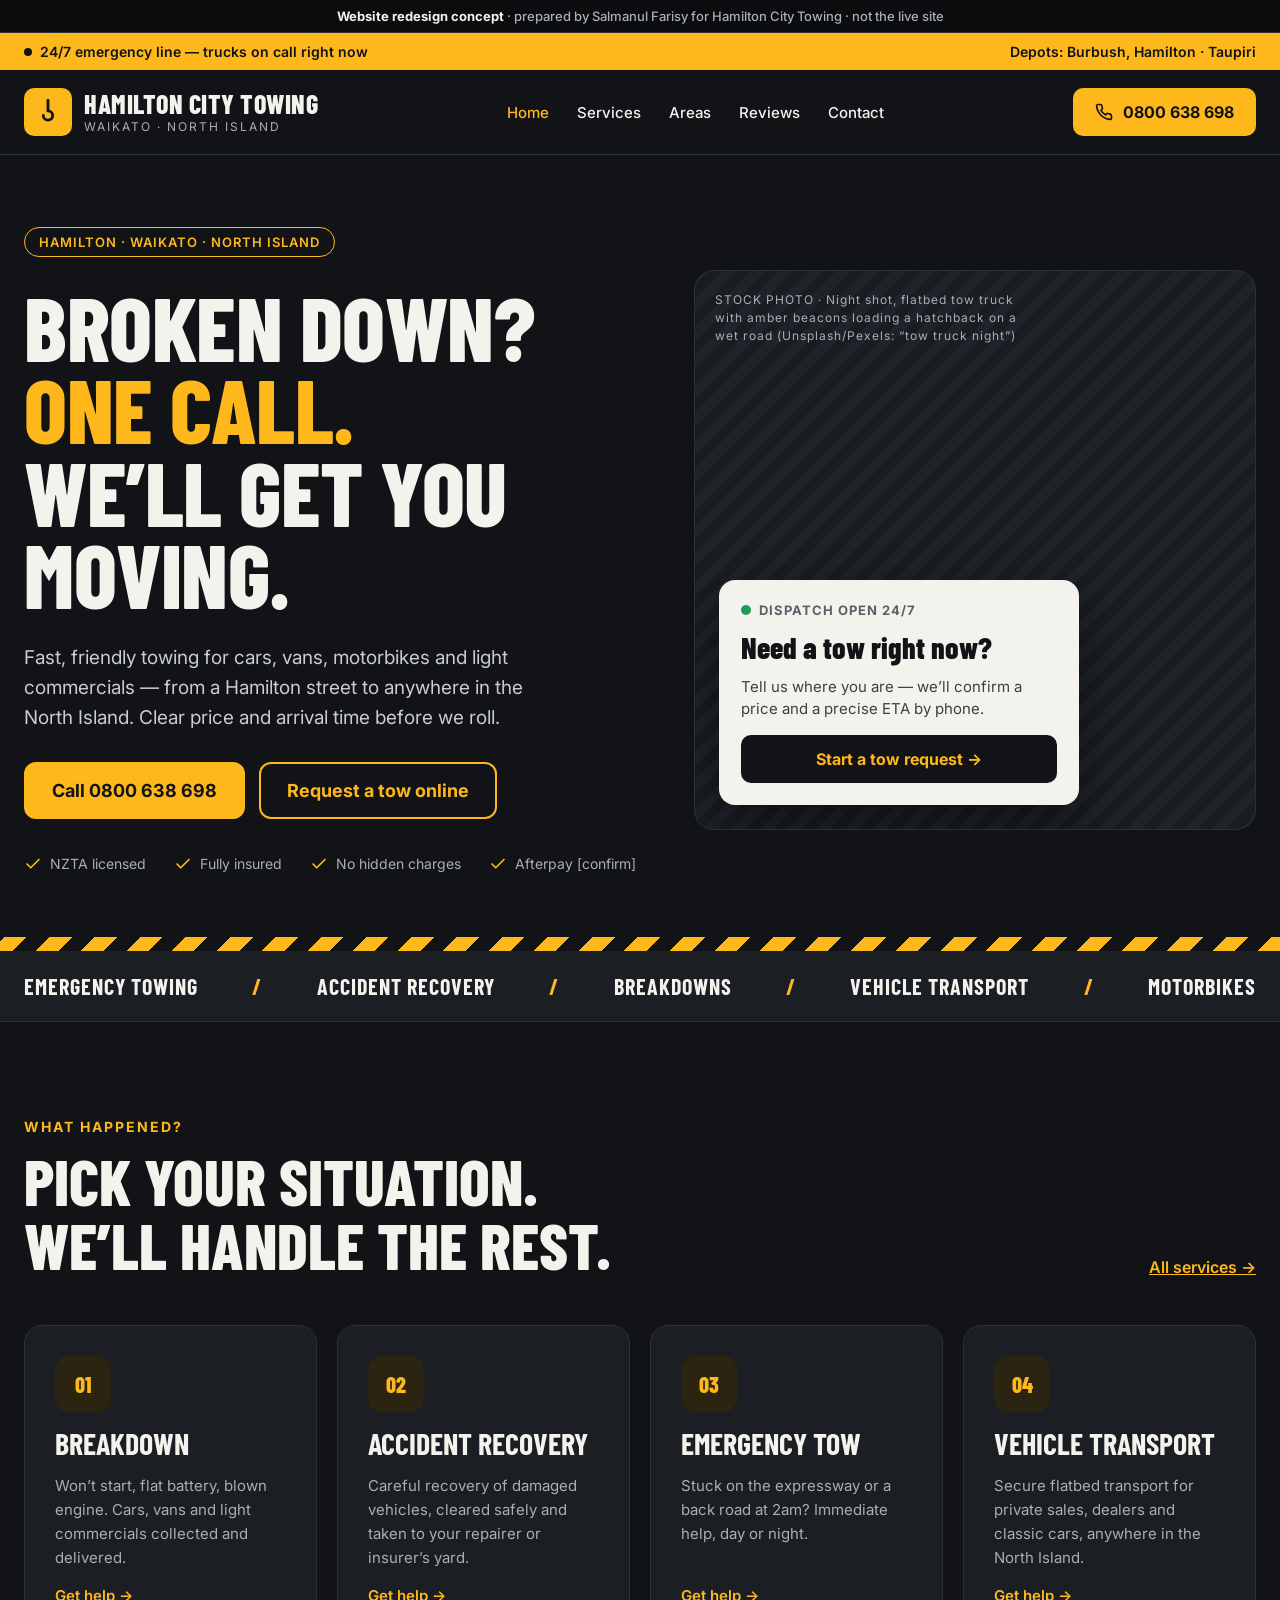
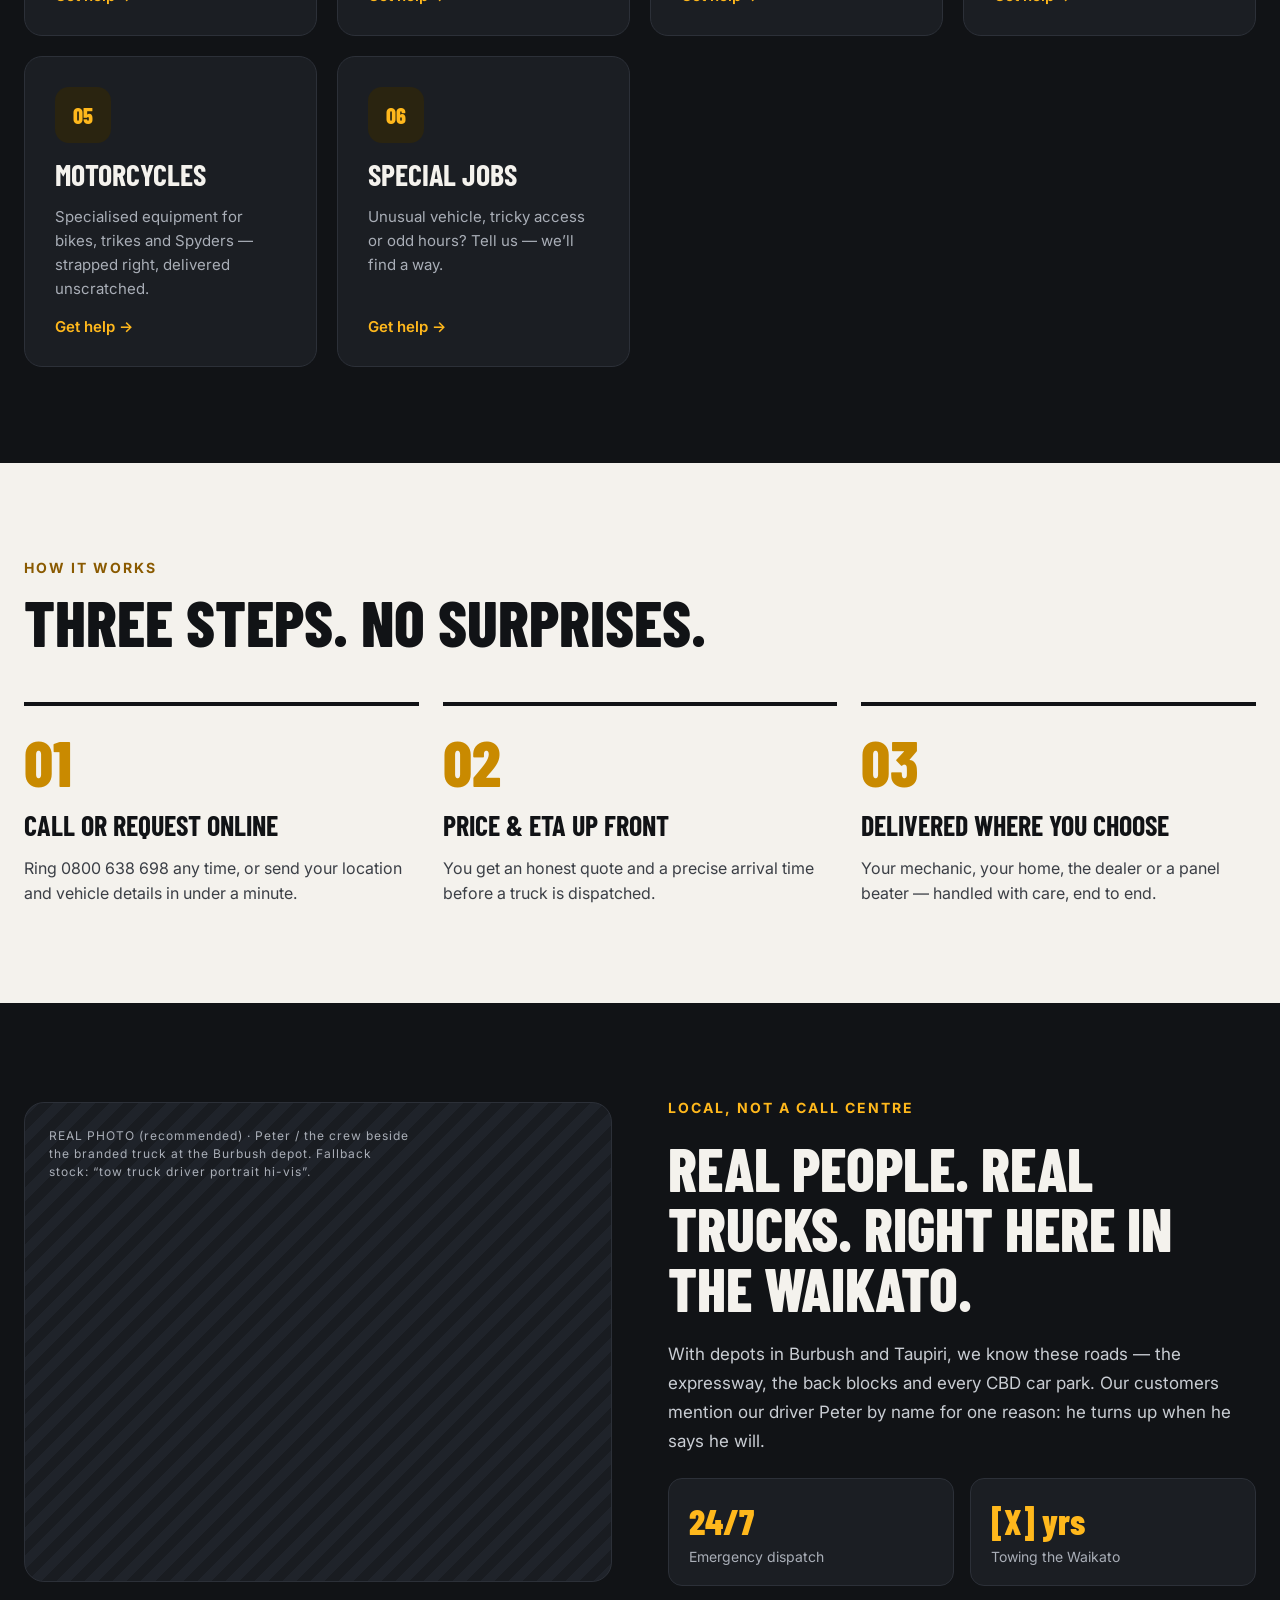
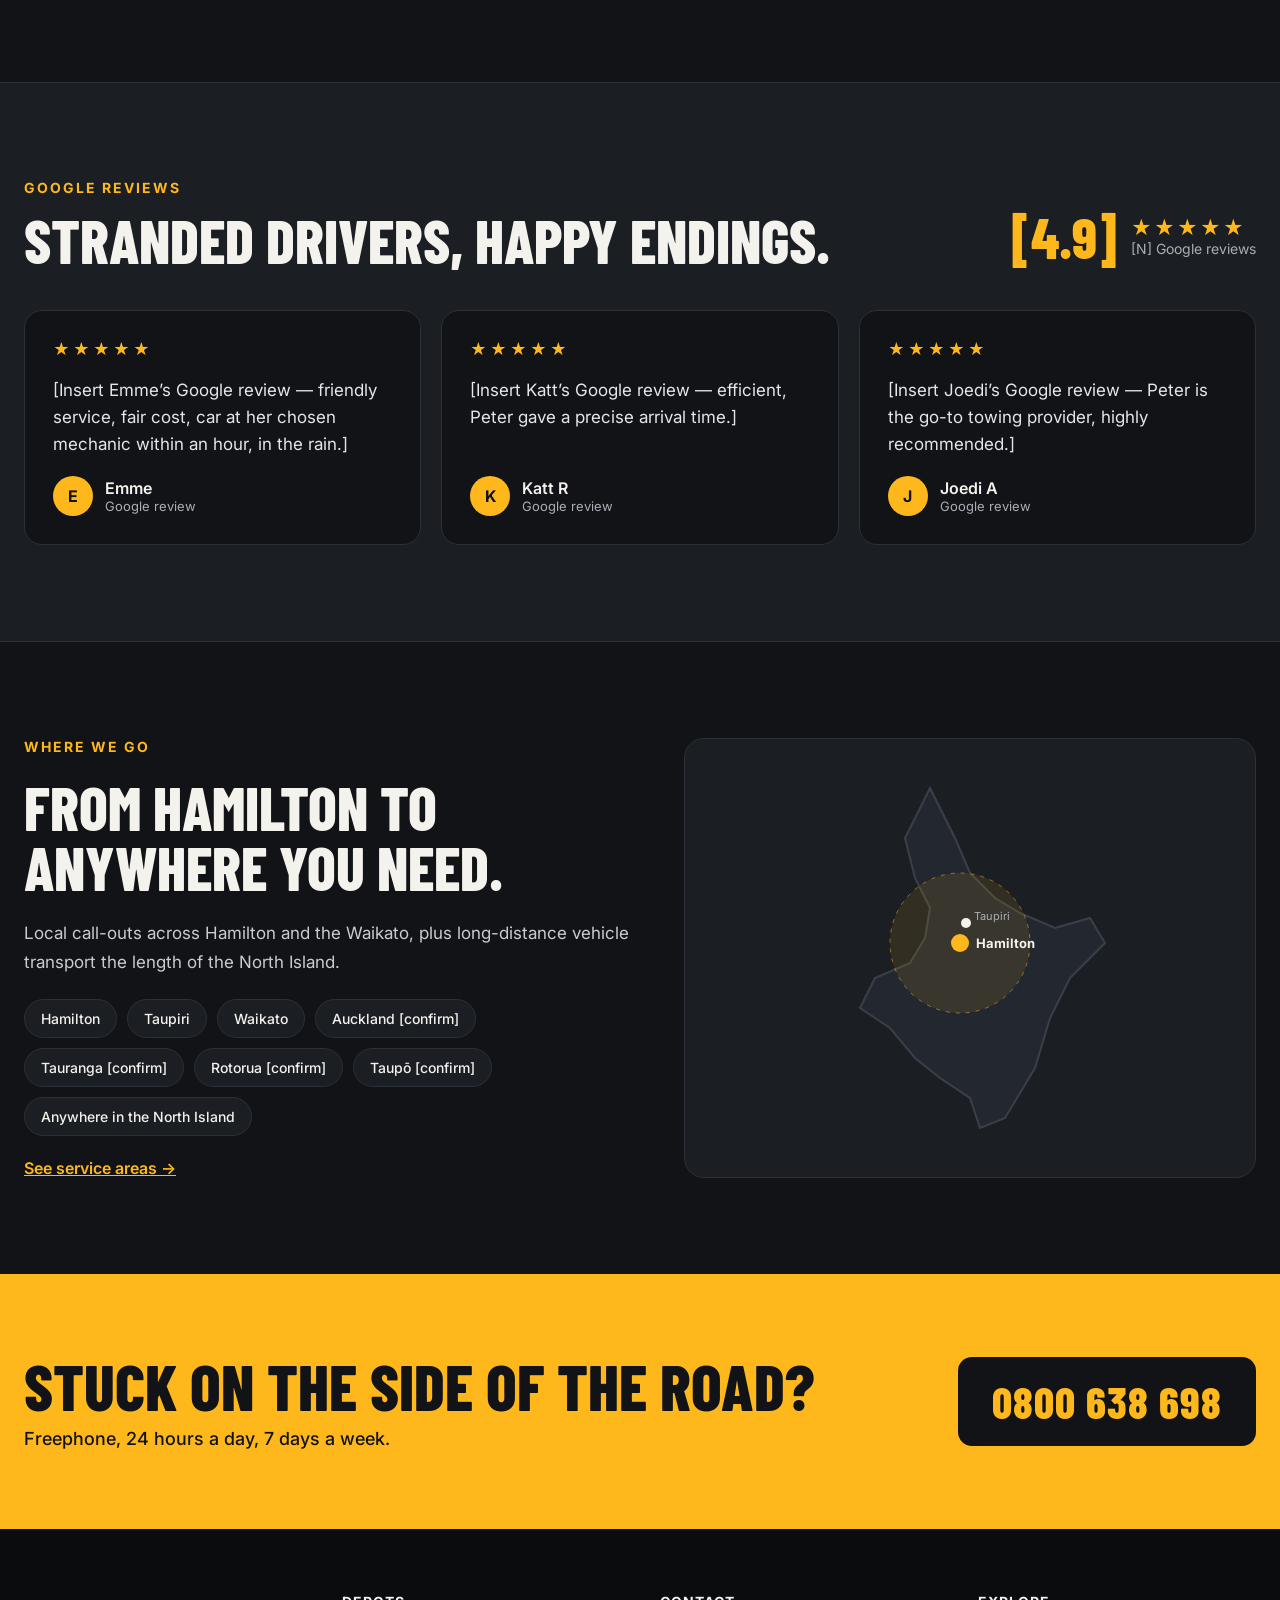
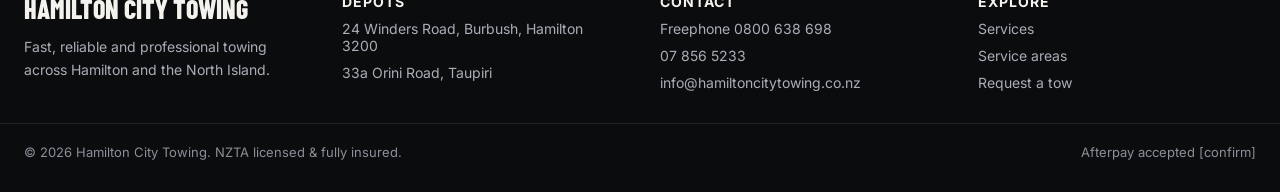
==== index.html @ 73ce5368 "Add Hamilton City Towing redesign concept (3 pages) Co-Authored-By: Claude Opus 5.5 <noreply@anthrop" ====
<!doctype html>
<html lang="en">
<head>
<meta charset="utf-8">
<meta name="viewport" content="width=device-width, initial-scale=1">
<meta name="robots" content="noindex, nofollow">
<title>Hamilton City Towing — Home (Design concept)</title>
<link rel="preconnect" href="https://fonts.googleapis.com">
<link href="https://fonts.googleapis.com/css2?family=Barlow+Condensed:wght@600;700;800&amp;family=Inter:wght@400;500;600;700&amp;display=swap" rel="stylesheet">
<style>
body{margin:0;background:#111316}
*{box-sizing:border-box}
a{color:#FFB81C}a:hover{color:#FFD36B}
.hz{background:repeating-linear-gradient(-45deg,#FFB81C 0 16px,#111316 16px 32px)}
.ph{background:repeating-linear-gradient(135deg,#1F232A 0 10px,#191C21 10px 20px)}
.ph-l{background:repeating-linear-gradient(135deg,#E6E2D9 0 10px,#DDD8CD 10px 20px)}
.btn-a:hover{background:#FFCB4D !important}
.btn-o:hover{background:#FFB81C !important;color:#111316 !important}
.nav a{color:#F4F2ED;text-decoration:none}.nav a:hover{color:#FFB81C}
.tile:hover{border-color:#FFB81C !important;transform:translateY(-2px)}
.tile{transition:all .15s}
.fl a{color:#A9AEB7;text-decoration:none}.fl a:hover{color:#FFB81C}
@media (max-width:760px){.hide-m{display:none !important}}
</style>
<style>.concept{background:#0B0C0E;color:#A9AEB7;font:500 13px Inter,system-ui,sans-serif;text-align:center;padding:8px 16px;border-bottom:1px solid #2C3038}.concept strong{color:#F4F2ED}</style>
</head>
<body>
<div class="concept"><strong>Website redesign concept</strong> · prepared by Salmanul Farisy for Hamilton City Towing · not the live site</div>
<div style="font-family: Inter, system-ui, sans-serif; color: #F4F2ED; background: #111316; width: 100%">

<!-- Top bar -->
<div style="background: #FFB81C; color: #111316; font-size: 14px; font-weight: 600">
<div style="max-width: 1280px; margin: 0 auto; padding: 10px 24px; display: flex; flex-wrap: wrap; gap: 8px 24px; justify-content: space-between; align-items: center">
<span style="display: flex; align-items: center; gap: 8px"><span style="width: 8px; height: 8px; border-radius: 50%; background: #111316"></span>24/7 emergency line — trucks on call right now</span>
<span class="hide-m">Depots: Burbush, Hamilton · Taupiri</span>
</div>
</div>

<!-- Header -->
<header style="border-bottom: 1px solid #2C3038">
<div style="max-width: 1280px; margin: 0 auto; padding: 18px 24px; display: flex; flex-wrap: wrap; gap: 16px 32px; align-items: center; justify-content: space-between">
<a href="index.html" style="display: flex; align-items: center; gap: 12px; text-decoration: none; color: #F4F2ED">
<span style="width: 48px; height: 48px; background: #FFB81C; border-radius: 10px; display: flex; align-items: center; justify-content: center">
<svg width="28" height="28" viewBox="0 0 24 24" fill="none" stroke="#111316" stroke-width="2.4" stroke-linecap="round" stroke-linejoin="round" aria-hidden="true"><path d="M12 2v9"/><path d="M12 11a4 4 0 1 1-4 4"/></svg>
</span>
<span style="display: flex; flex-direction: column; line-height: 1">
<span style="font-family: 'Barlow Condensed', sans-serif; font-weight: 800; font-size: 26px; letter-spacing: .5px">HAMILTON CITY TOWING</span>
<span style="font-size: 12px; color: #A9AEB7; letter-spacing: 2px; margin-top: 4px">WAIKATO · NORTH ISLAND</span>
</span>
</a>
<nav class="nav" aria-label="Main" style="display: flex; flex-wrap: wrap; gap: 8px 28px; font-weight: 500; font-size: 15px">
<a href="index.html" style="color: #FFB81C">Home</a>
<a href="services.html">Services</a>
<a href="services.html#areas">Areas</a>
<a href="#reviews">Reviews</a>
<a href="contact.html">Contact</a>
</nav>
<a class="btn-a" href="tel:0800638698" style="background: #FFB81C; color: #111316; font-weight: 700; padding: 14px 22px; border-radius: 10px; text-decoration: none; display: flex; align-items: center; gap: 10px; min-height: 48px">
<svg width="18" height="18" viewBox="0 0 24 24" fill="none" stroke="currentColor" stroke-width="2.2" stroke-linecap="round" stroke-linejoin="round" aria-hidden="true"><path d="M22 16.9v3a2 2 0 0 1-2.2 2 19.8 19.8 0 0 1-8.6-3.1 19.5 19.5 0 0 1-6-6A19.8 19.8 0 0 1 2.1 4.2 2 2 0 0 1 4.1 2h3a2 2 0 0 1 2 1.7c.1.9.4 1.8.7 2.7a2 2 0 0 1-.5 2.1L8 9.8a16 16 0 0 0 6 6l1.3-1.3a2 2 0 0 1 2.1-.4c.9.3 1.8.6 2.7.7a2 2 0 0 1 1.7 2z"/></svg>
0800 638 698
</a>
</div>
</header>

<!-- Hero -->
<section style="max-width: 1280px; margin: 0 auto; padding: 72px 24px 64px; display: flex; flex-wrap: wrap; gap: 48px; align-items: center">
<div style="flex: 1 1 520px; min-width: 0; display: flex; flex-direction: column; gap: 28px">
<span style="align-self: flex-start; border: 1px solid #FFB81C; color: #FFB81C; padding: 6px 14px; border-radius: 999px; font-size: 13px; font-weight: 600; letter-spacing: 1px">HAMILTON · WAIKATO · NORTH ISLAND</span>
<h1 style="margin: 0; font-family: 'Barlow Condensed', sans-serif; font-weight: 800; font-size: clamp(52px, 7vw, 96px); line-height: .92; letter-spacing: -.5px; text-transform: uppercase">Broken down?<br><span style="color: #FFB81C">One call.</span><br>We’ll get you moving.</h1>
<p style="margin: 0; font-size: 19px; line-height: 1.6; color: #C9CDD3; max-width: 540px">Fast, friendly towing for cars, vans, motorbikes and light commercials — from a Hamilton street to anywhere in the North Island. Clear price and arrival time before we roll.</p>
<div style="display: flex; flex-wrap: wrap; gap: 14px">
<a class="btn-a" href="tel:0800638698" style="background: #FFB81C; color: #111316; font-weight: 700; font-size: 18px; padding: 18px 28px; border-radius: 12px; text-decoration: none; display: flex; align-items: center; gap: 12px; min-height: 56px">Call 0800 638 698</a>
<a class="btn-o" href="contact.html" style="border: 2px solid #FFB81C; color: #FFB81C; font-weight: 700; font-size: 18px; padding: 16px 26px; border-radius: 12px; text-decoration: none; min-height: 56px; display: flex; align-items: center">Request a tow online</a>
</div>
<div style="display: flex; flex-wrap: wrap; gap: 12px 28px; font-size: 14px; color: #A9AEB7; padding-top: 8px">
<span style="display: flex; align-items: center; gap: 8px"><svg width="18" height="18" viewBox="0 0 24 24" fill="none" stroke="#FFB81C" stroke-width="2.2" stroke-linecap="round" stroke-linejoin="round" aria-hidden="true"><path d="M20 6 9 17l-5-5"/></svg>NZTA licensed</span>
<span style="display: flex; align-items: center; gap: 8px"><svg width="18" height="18" viewBox="0 0 24 24" fill="none" stroke="#FFB81C" stroke-width="2.2" stroke-linecap="round" stroke-linejoin="round" aria-hidden="true"><path d="M20 6 9 17l-5-5"/></svg>Fully insured</span>
<span style="display: flex; align-items: center; gap: 8px"><svg width="18" height="18" viewBox="0 0 24 24" fill="none" stroke="#FFB81C" stroke-width="2.2" stroke-linecap="round" stroke-linejoin="round" aria-hidden="true"><path d="M20 6 9 17l-5-5"/></svg>No hidden charges</span>
<span style="display: flex; align-items: center; gap: 8px"><svg width="18" height="18" viewBox="0 0 24 24" fill="none" stroke="#FFB81C" stroke-width="2.2" stroke-linecap="round" stroke-linejoin="round" aria-hidden="true"><path d="M20 6 9 17l-5-5"/></svg>Afterpay [confirm]</span>
</div>
</div>
<div style="flex: 1 1 460px; min-width: 0; position: relative">
<div class="ph" style="height: 560px; border-radius: 20px; border: 1px solid #2C3038; display: flex; align-items: flex-end; padding: 24px; position: relative; overflow: hidden">
<span style="position: absolute; top: 20px; left: 20px; font-size: 12px; color: #A9AEB7; letter-spacing: 1px; max-width: 320px; line-height: 1.5">STOCK PHOTO · Night shot, flatbed tow truck with amber beacons loading a hatchback on a wet road (Unsplash/Pexels: “tow truck night”)</span>
<div style="background: #F4F2ED; color: #111316; border-radius: 16px; padding: 22px; width: 100%; max-width: 360px; display: flex; flex-direction: column; gap: 14px; box-shadow: 0 20px 50px rgba(0,0,0,.45)">
<span style="display: flex; align-items: center; gap: 8px; font-size: 13px; font-weight: 700; letter-spacing: 1px; color: #5A5F68"><span style="width: 10px; height: 10px; border-radius: 50%; background: #1F9D55"></span>DISPATCH OPEN 24/7</span>
<span style="font-family: 'Barlow Condensed', sans-serif; font-weight: 800; font-size: 30px; line-height: 1">Need a tow right now?</span>
<span style="font-size: 15px; line-height: 1.5; color: #3B3F46">Tell us where you are — we’ll confirm a price and a precise ETA by phone.</span>
<a class="btn-a" href="contact.html" style="background: #111316; color: #FFB81C; font-weight: 700; padding: 14px 18px; border-radius: 10px; text-decoration: none; text-align: center; min-height: 48px">Start a tow request →</a>
</div>
</div>
</div>
</section>

<!-- Hazard strip -->
<div class="hz" style="height: 14px"></div>
<div style="background: #1B1E23; border-bottom: 1px solid #2C3038">
<div style="max-width: 1280px; margin: 0 auto; padding: 22px 24px; display: flex; flex-wrap: wrap; justify-content: space-between; gap: 14px 32px; font-family: 'Barlow Condensed', sans-serif; font-weight: 700; font-size: 22px; letter-spacing: 1px; text-transform: uppercase">
<span>Emergency towing</span><span style="color: #FFB81C">/</span><span>Accident recovery</span><span style="color: #FFB81C">/</span><span>Breakdowns</span><span style="color: #FFB81C">/</span><span>Vehicle transport</span><span style="color: #FFB81C">/</span><span>Motorbikes</span>
</div>
</div>

<!-- What happened -->
<section style="max-width: 1280px; margin: 0 auto; padding: 96px 24px">
<div style="display: flex; flex-wrap: wrap; justify-content: space-between; align-items: flex-end; gap: 24px; margin-bottom: 48px">
<div style="display: flex; flex-direction: column; gap: 14px; max-width: 640px">
<span style="color: #FFB81C; font-weight: 700; font-size: 14px; letter-spacing: 2px">WHAT HAPPENED?</span>
<h2 style="margin: 0; font-family: 'Barlow Condensed', sans-serif; font-weight: 800; font-size: clamp(40px, 5vw, 64px); line-height: 1; text-transform: uppercase">Pick your situation. We’ll handle the rest.</h2>
</div>
<a href="services.html" style="font-weight: 600">All services →</a>
</div>
<div style="display: grid; grid-template-columns: repeat(auto-fit, minmax(280px, 1fr)); gap: 20px">

<a class="tile" href="services.html" style="background: #1B1E23; border: 1px solid #2C3038; border-radius: 18px; padding: 30px; text-decoration: none; color: #F4F2ED; display: flex; flex-direction: column; gap: 16px; min-height: 230px">
<span style="width: 56px; height: 56px; border-radius: 14px; background: #2A2410; display: flex; align-items: center; justify-content: center; color: #FFB81C; font-family: 'Barlow Condensed', sans-serif; font-weight: 800; font-size: 22px">01</span>
<span style="font-family: 'Barlow Condensed', sans-serif; font-weight: 700; font-size: 30px; text-transform: uppercase; line-height: 1">Breakdown</span>
<span style="color: #A9AEB7; font-size: 15px; line-height: 1.6; flex-grow: 1">Won’t start, flat battery, blown engine. Cars, vans and light commercials collected and delivered.</span>
<span style="color: #FFB81C; font-weight: 600; font-size: 15px">Get help →</span>
</a>

<a class="tile" href="services.html" style="background: #1B1E23; border: 1px solid #2C3038; border-radius: 18px; padding: 30px; text-decoration: none; color: #F4F2ED; display: flex; flex-direction: column; gap: 16px; min-height: 230px">
<span style="width: 56px; height: 56px; border-radius: 14px; background: #2A2410; display: flex; align-items: center; justify-content: center; color: #FFB81C; font-family: 'Barlow Condensed', sans-serif; font-weight: 800; font-size: 22px">02</span>
<span style="font-family: 'Barlow Condensed', sans-serif; font-weight: 700; font-size: 30px; text-transform: uppercase; line-height: 1">Accident recovery</span>
<span style="color: #A9AEB7; font-size: 15px; line-height: 1.6; flex-grow: 1">Careful recovery of damaged vehicles, cleared safely and taken to your repairer or insurer’s yard.</span>
<span style="color: #FFB81C; font-weight: 600; font-size: 15px">Get help →</span>
</a>

<a class="tile" href="services.html" style="background: #1B1E23; border: 1px solid #2C3038; border-radius: 18px; padding: 30px; text-decoration: none; color: #F4F2ED; display: flex; flex-direction: column; gap: 16px; min-height: 230px">
<span style="width: 56px; height: 56px; border-radius: 14px; background: #2A2410; display: flex; align-items: center; justify-content: center; color: #FFB81C; font-family: 'Barlow Condensed', sans-serif; font-weight: 800; font-size: 22px">03</span>
<span style="font-family: 'Barlow Condensed', sans-serif; font-weight: 700; font-size: 30px; text-transform: uppercase; line-height: 1">Emergency tow</span>
<span style="color: #A9AEB7; font-size: 15px; line-height: 1.6; flex-grow: 1">Stuck on the expressway or a back road at 2am? Immediate help, day or night.</span>
<span style="color: #FFB81C; font-weight: 600; font-size: 15px">Get help →</span>
</a>

<a class="tile" href="services.html" style="background: #1B1E23; border: 1px solid #2C3038; border-radius: 18px; padding: 30px; text-decoration: none; color: #F4F2ED; display: flex; flex-direction: column; gap: 16px; min-height: 230px">
<span style="width: 56px; height: 56px; border-radius: 14px; background: #2A2410; display: flex; align-items: center; justify-content: center; color: #FFB81C; font-family: 'Barlow Condensed', sans-serif; font-weight: 800; font-size: 22px">04</span>
<span style="font-family: 'Barlow Condensed', sans-serif; font-weight: 700; font-size: 30px; text-transform: uppercase; line-height: 1">Vehicle transport</span>
<span style="color: #A9AEB7; font-size: 15px; line-height: 1.6; flex-grow: 1">Secure flatbed transport for private sales, dealers and classic cars, anywhere in the North Island.</span>
<span style="color: #FFB81C; font-weight: 600; font-size: 15px">Get help →</span>
</a>

<a class="tile" href="services.html" style="background: #1B1E23; border: 1px solid #2C3038; border-radius: 18px; padding: 30px; text-decoration: none; color: #F4F2ED; display: flex; flex-direction: column; gap: 16px; min-height: 230px">
<span style="width: 56px; height: 56px; border-radius: 14px; background: #2A2410; display: flex; align-items: center; justify-content: center; color: #FFB81C; font-family: 'Barlow Condensed', sans-serif; font-weight: 800; font-size: 22px">05</span>
<span style="font-family: 'Barlow Condensed', sans-serif; font-weight: 700; font-size: 30px; text-transform: uppercase; line-height: 1">Motorcycles</span>
<span style="color: #A9AEB7; font-size: 15px; line-height: 1.6; flex-grow: 1">Specialised equipment for bikes, trikes and Spyders — strapped right, delivered unscratched.</span>
<span style="color: #FFB81C; font-weight: 600; font-size: 15px">Get help →</span>
</a>

<a class="tile" href="services.html" style="background: #1B1E23; border: 1px solid #2C3038; border-radius: 18px; padding: 30px; text-decoration: none; color: #F4F2ED; display: flex; flex-direction: column; gap: 16px; min-height: 230px">
<span style="width: 56px; height: 56px; border-radius: 14px; background: #2A2410; display: flex; align-items: center; justify-content: center; color: #FFB81C; font-family: 'Barlow Condensed', sans-serif; font-weight: 800; font-size: 22px">06</span>
<span style="font-family: 'Barlow Condensed', sans-serif; font-weight: 700; font-size: 30px; text-transform: uppercase; line-height: 1">Special jobs</span>
<span style="color: #A9AEB7; font-size: 15px; line-height: 1.6; flex-grow: 1">Unusual vehicle, tricky access or odd hours? Tell us — we’ll find a way.</span>
<span style="color: #FFB81C; font-weight: 600; font-size: 15px">Get help →</span>
</a>

</div>
</section>

<!-- How it works -->
<section style="background: #F4F2ED; color: #111316">
<div style="max-width: 1280px; margin: 0 auto; padding: 96px 24px; display: flex; flex-direction: column; gap: 48px">
<div style="display: flex; flex-direction: column; gap: 14px; max-width: 700px">
<span style="color: #8A5A00; font-weight: 700; font-size: 14px; letter-spacing: 2px">HOW IT WORKS</span>
<h2 style="margin: 0; font-family: 'Barlow Condensed', sans-serif; font-weight: 800; font-size: clamp(40px, 5vw, 64px); line-height: 1; text-transform: uppercase">Three steps. No surprises.</h2>
</div>
<div style="display: grid; grid-template-columns: repeat(auto-fit, minmax(280px, 1fr)); gap: 24px">
<div style="display: flex; flex-direction: column; gap: 14px; border-top: 4px solid #111316; padding-top: 24px">
<span style="font-family: 'Barlow Condensed', sans-serif; font-weight: 800; font-size: 64px; line-height: 1; color: #C98A00">01</span>
<span style="font-family: 'Barlow Condensed', sans-serif; font-weight: 700; font-size: 28px; text-transform: uppercase">Call or request online</span>
<span style="font-size: 16px; line-height: 1.6; color: #3B3F46">Ring 0800 638 698 any time, or send your location and vehicle details in under a minute.</span>
</div>
<div style="display: flex; flex-direction: column; gap: 14px; border-top: 4px solid #111316; padding-top: 24px">
<span style="font-family: 'Barlow Condensed', sans-serif; font-weight: 800; font-size: 64px; line-height: 1; color: #C98A00">02</span>
<span style="font-family: 'Barlow Condensed', sans-serif; font-weight: 700; font-size: 28px; text-transform: uppercase">Price &amp; ETA up front</span>
<span style="font-size: 16px; line-height: 1.6; color: #3B3F46">You get an honest quote and a precise arrival time before a truck is dispatched.</span>
</div>
<div style="display: flex; flex-direction: column; gap: 14px; border-top: 4px solid #111316; padding-top: 24px">
<span style="font-family: 'Barlow Condensed', sans-serif; font-weight: 800; font-size: 64px; line-height: 1; color: #C98A00">03</span>
<span style="font-family: 'Barlow Condensed', sans-serif; font-weight: 700; font-size: 28px; text-transform: uppercase">Delivered where you choose</span>
<span style="font-size: 16px; line-height: 1.6; color: #3B3F46">Your mechanic, your home, the dealer or a panel beater — handled with care, end to end.</span>
</div>
</div>
</div>
</section>

<!-- Local crew -->
<section style="max-width: 1280px; margin: 0 auto; padding: 96px 24px; display: flex; flex-wrap: wrap; gap: 56px; align-items: center">
<div class="ph" style="flex: 1 1 480px; min-width: 0; height: 480px; border-radius: 20px; border: 1px solid #2C3038; padding: 24px; display: flex; align-items: flex-start">
<span style="font-size: 12px; color: #A9AEB7; letter-spacing: 1px; line-height: 1.5; max-width: 360px">REAL PHOTO (recommended) · Peter / the crew beside the branded truck at the Burbush depot. Fallback stock: “tow truck driver portrait hi-vis”.</span>
</div>
<div style="flex: 1 1 480px; min-width: 0; display: flex; flex-direction: column; gap: 22px">
<span style="color: #FFB81C; font-weight: 700; font-size: 14px; letter-spacing: 2px">LOCAL, NOT A CALL CENTRE</span>
<h2 style="margin: 0; font-family: 'Barlow Condensed', sans-serif; font-weight: 800; font-size: clamp(40px, 5vw, 60px); line-height: 1; text-transform: uppercase">Real people. Real trucks. Right here in the Waikato.</h2>
<p style="margin: 0; font-size: 17px; line-height: 1.7; color: #C9CDD3">With depots in Burbush and Taupiri, we know these roads — the expressway, the back blocks and every CBD car park. Our customers mention our driver Peter by name for one reason: he turns up when he says he will.</p>
<div style="display: grid; grid-template-columns: repeat(2, minmax(0, 1fr)); gap: 16px">
<div style="background: #1B1E23; border: 1px solid #2C3038; border-radius: 14px; padding: 20px; display: flex; flex-direction: column; gap: 6px"><span style="font-family: 'Barlow Condensed', sans-serif; font-weight: 800; font-size: 36px; color: #FFB81C">24/7</span><span style="font-size: 14px; color: #A9AEB7">Emergency dispatch</span></div>
<div style="background: #1B1E23; border: 1px solid #2C3038; border-radius: 14px; padding: 20px; display: flex; flex-direction: column; gap: 6px"><span style="font-family: 'Barlow Condensed', sans-serif; font-weight: 800; font-size: 36px; color: #FFB81C">[X] yrs</span><span style="font-size: 14px; color: #A9AEB7">Towing the Waikato</span></div>
</div>
</div>
</section>

<!-- Reviews -->
<section id="reviews" style="background: #1B1E23; border-top: 1px solid #2C3038; border-bottom: 1px solid #2C3038">
<div style="max-width: 1280px; margin: 0 auto; padding: 96px 24px; display: flex; flex-direction: column; gap: 40px">
<div style="display: flex; flex-wrap: wrap; justify-content: space-between; align-items: flex-end; gap: 24px">
<div style="display: flex; flex-direction: column; gap: 14px">
<span style="color: #FFB81C; font-weight: 700; font-size: 14px; letter-spacing: 2px">GOOGLE REVIEWS</span>
<h2 style="margin: 0; font-family: 'Barlow Condensed', sans-serif; font-weight: 800; font-size: clamp(40px, 5vw, 60px); line-height: 1; text-transform: uppercase">Stranded drivers, happy endings.</h2>
</div>
<div style="display: flex; align-items: center; gap: 14px">
<span style="font-family: 'Barlow Condensed', sans-serif; font-weight: 800; font-size: 56px; color: #FFB81C">[4.9]</span>
<span style="display: flex; flex-direction: column; font-size: 14px; color: #A9AEB7"><span style="color: #FFB81C; font-size: 20px; letter-spacing: 2px" aria-label="5 stars">★★★★★</span>[N] Google reviews</span>
</div>
</div>
<div style="display: grid; grid-template-columns: repeat(auto-fit, minmax(300px, 1fr)); gap: 20px">

<div style="background: #111316; border: 1px solid #2C3038; border-radius: 18px; padding: 28px; display: flex; flex-direction: column; gap: 18px">
<span style="color: #FFB81C; letter-spacing: 3px" aria-label="5 stars">★★★★★</span>
<p style="margin: 0; font-size: 17px; line-height: 1.6; color: #E4E6EA; flex-grow: 1">[Insert Emme’s Google review — friendly service, fair cost, car at her chosen mechanic within an hour, in the rain.]</p>
<div style="display: flex; align-items: center; gap: 12px"><span style="width: 40px; height: 40px; border-radius: 50%; background: #FFB81C; color: #111316; font-weight: 700; display: flex; align-items: center; justify-content: center">E</span><span style="display: flex; flex-direction: column"><span style="font-weight: 600">Emme</span><span style="font-size: 13px; color: #A9AEB7">Google review</span></span></div>
</div>

<div style="background: #111316; border: 1px solid #2C3038; border-radius: 18px; padding: 28px; display: flex; flex-direction: column; gap: 18px">
<span style="color: #FFB81C; letter-spacing: 3px" aria-label="5 stars">★★★★★</span>
<p style="margin: 0; font-size: 17px; line-height: 1.6; color: #E4E6EA; flex-grow: 1">[Insert Katt’s Google review — efficient, Peter gave a precise arrival time.]</p>
<div style="display: flex; align-items: center; gap: 12px"><span style="width: 40px; height: 40px; border-radius: 50%; background: #FFB81C; color: #111316; font-weight: 700; display: flex; align-items: center; justify-content: center">K</span><span style="display: flex; flex-direction: column"><span style="font-weight: 600">Katt R</span><span style="font-size: 13px; color: #A9AEB7">Google review</span></span></div>
</div>

<div style="background: #111316; border: 1px solid #2C3038; border-radius: 18px; padding: 28px; display: flex; flex-direction: column; gap: 18px">
<span style="color: #FFB81C; letter-spacing: 3px" aria-label="5 stars">★★★★★</span>
<p style="margin: 0; font-size: 17px; line-height: 1.6; color: #E4E6EA; flex-grow: 1">[Insert Joedi’s Google review — Peter is the go-to towing provider, highly recommended.]</p>
<div style="display: flex; align-items: center; gap: 12px"><span style="width: 40px; height: 40px; border-radius: 50%; background: #FFB81C; color: #111316; font-weight: 700; display: flex; align-items: center; justify-content: center">J</span><span style="display: flex; flex-direction: column"><span style="font-weight: 600">Joedi A</span><span style="font-size: 13px; color: #A9AEB7">Google review</span></span></div>
</div>

</div>
</div>
</section>

<!-- Coverage -->
<section style="max-width: 1280px; margin: 0 auto; padding: 96px 24px; display: flex; flex-wrap: wrap; gap: 48px; align-items: center">
<div style="flex: 1 1 480px; min-width: 0; display: flex; flex-direction: column; gap: 22px">
<span style="color: #FFB81C; font-weight: 700; font-size: 14px; letter-spacing: 2px">WHERE WE GO</span>
<h2 style="margin: 0; font-family: 'Barlow Condensed', sans-serif; font-weight: 800; font-size: clamp(40px, 5vw, 60px); line-height: 1; text-transform: uppercase">From Hamilton to anywhere you need.</h2>
<p style="margin: 0; font-size: 17px; line-height: 1.7; color: #C9CDD3">Local call-outs across Hamilton and the Waikato, plus long-distance vehicle transport the length of the North Island.</p>
<div style="display: flex; flex-wrap: wrap; gap: 10px">

<span style="border: 1px solid #2C3038; background: #1B1E23; border-radius: 999px; padding: 10px 16px; font-size: 14px; font-weight: 500">Hamilton</span>

<span style="border: 1px solid #2C3038; background: #1B1E23; border-radius: 999px; padding: 10px 16px; font-size: 14px; font-weight: 500">Taupiri</span>

<span style="border: 1px solid #2C3038; background: #1B1E23; border-radius: 999px; padding: 10px 16px; font-size: 14px; font-weight: 500">Waikato</span>

<span style="border: 1px solid #2C3038; background: #1B1E23; border-radius: 999px; padding: 10px 16px; font-size: 14px; font-weight: 500">Auckland [confirm]</span>

<span style="border: 1px solid #2C3038; background: #1B1E23; border-radius: 999px; padding: 10px 16px; font-size: 14px; font-weight: 500">Tauranga [confirm]</span>

<span style="border: 1px solid #2C3038; background: #1B1E23; border-radius: 999px; padding: 10px 16px; font-size: 14px; font-weight: 500">Rotorua [confirm]</span>

<span style="border: 1px solid #2C3038; background: #1B1E23; border-radius: 999px; padding: 10px 16px; font-size: 14px; font-weight: 500">Taupō [confirm]</span>

<span style="border: 1px solid #2C3038; background: #1B1E23; border-radius: 999px; padding: 10px 16px; font-size: 14px; font-weight: 500">Anywhere in the North Island</span>

</div>
<a href="services.html#areas" style="font-weight: 600">See service areas →</a>
</div>
<div style="flex: 1 1 440px; min-width: 0; background: #1B1E23; border: 1px solid #2C3038; border-radius: 20px; height: 440px; display: flex; align-items: center; justify-content: center; position: relative">
<svg viewBox="0 0 300 360" width="300" height="360" role="img" aria-label="Stylised North Island map with Hamilton marked">
<path d="M110 10 L135 60 L150 95 L175 120 L200 135 L235 150 L270 140 L285 165 L250 200 L230 240 L215 290 L185 340 L160 350 L150 320 L120 300 L95 280 L70 250 L40 230 L55 200 L90 185 L105 160 L110 130 L95 100 L85 60 Z" fill="#232730" stroke="#3A3F48" stroke-width="2"/>
<circle cx="140" cy="165" r="70" fill="#FFB81C" fill-opacity=".10" stroke="#FFB81C" stroke-opacity=".5" stroke-dasharray="4 6"/>
<circle cx="140" cy="165" r="9" fill="#FFB81C"/>
<circle cx="146" cy="145" r="5" fill="#F4F2ED"/>
<text x="156" y="170" fill="#F4F2ED" font-family="Inter, sans-serif" font-size="13" font-weight="700">Hamilton</text>
<text x="154" y="142" fill="#A9AEB7" font-family="Inter, sans-serif" font-size="11">Taupiri</text>
</svg>
</div>
</section>

<!-- Final CTA -->
<section style="background: #FFB81C; color: #111316">
<div style="max-width: 1280px; margin: 0 auto; padding: 80px 24px; display: flex; flex-wrap: wrap; gap: 32px; align-items: center; justify-content: space-between">
<div style="display: flex; flex-direction: column; gap: 10px">
<span style="font-family: 'Barlow Condensed', sans-serif; font-weight: 800; font-size: clamp(40px, 5vw, 64px); line-height: 1; text-transform: uppercase">Stuck on the side of the road?</span>
<span style="font-size: 18px; font-weight: 500">Freephone, 24 hours a day, 7 days a week.</span>
</div>
<a href="tel:0800638698" style="background: #111316; color: #FFB81C; font-family: 'Barlow Condensed', sans-serif; font-weight: 800; font-size: 44px; padding: 18px 34px; border-radius: 14px; text-decoration: none; letter-spacing: 1px">0800 638 698</a>
</div>
</section>

<!-- Footer -->
<footer style="background: #0B0C0E">
<div style="max-width: 1280px; margin: 0 auto; padding: 64px 24px 32px; display: grid; grid-template-columns: repeat(auto-fit, minmax(220px, 1fr)); gap: 40px">
<div style="display: flex; flex-direction: column; gap: 12px">
<span style="font-family: 'Barlow Condensed', sans-serif; font-weight: 800; font-size: 26px">HAMILTON CITY TOWING</span>
<span style="font-size: 14px; line-height: 1.6; color: #A9AEB7">Fast, reliable and professional towing across Hamilton and the North Island.</span>
</div>
<div class="fl" style="display: flex; flex-direction: column; gap: 10px; font-size: 14px">
<span style="font-weight: 700; color: #F4F2ED; letter-spacing: 1px">DEPOTS</span>
<span style="color: #A9AEB7">24 Winders Road, Burbush, Hamilton 3200</span>
<span style="color: #A9AEB7">33a Orini Road, Taupiri</span>
</div>
<div class="fl" style="display: flex; flex-direction: column; gap: 10px; font-size: 14px">
<span style="font-weight: 700; color: #F4F2ED; letter-spacing: 1px">CONTACT</span>
<a href="tel:0800638698">Freephone 0800 638 698</a>
<a href="tel:078565233">07 856 5233</a>
<a href="mailto:info@hamiltoncitytowing.co.nz">info@hamiltoncitytowing.co.nz</a>
</div>
<div class="fl" style="display: flex; flex-direction: column; gap: 10px; font-size: 14px">
<span style="font-weight: 700; color: #F4F2ED; letter-spacing: 1px">EXPLORE</span>
<a href="services.html">Services</a>
<a href="services.html#areas">Service areas</a>
<a href="contact.html">Request a tow</a>
</div>
</div>
<div style="max-width: 1280px; margin: 0 auto; padding: 20px 24px 32px; border-top: 1px solid #1F2227; font-size: 13px; color: #8A9099; display: flex; flex-wrap: wrap; justify-content: space-between; gap: 12px">
<span>© 2026 Hamilton City Towing. NZTA licensed &amp; fully insured.</span>
<span>Afterpay accepted [confirm]</span>
</div>
</footer>
</div>

</body>
</html>
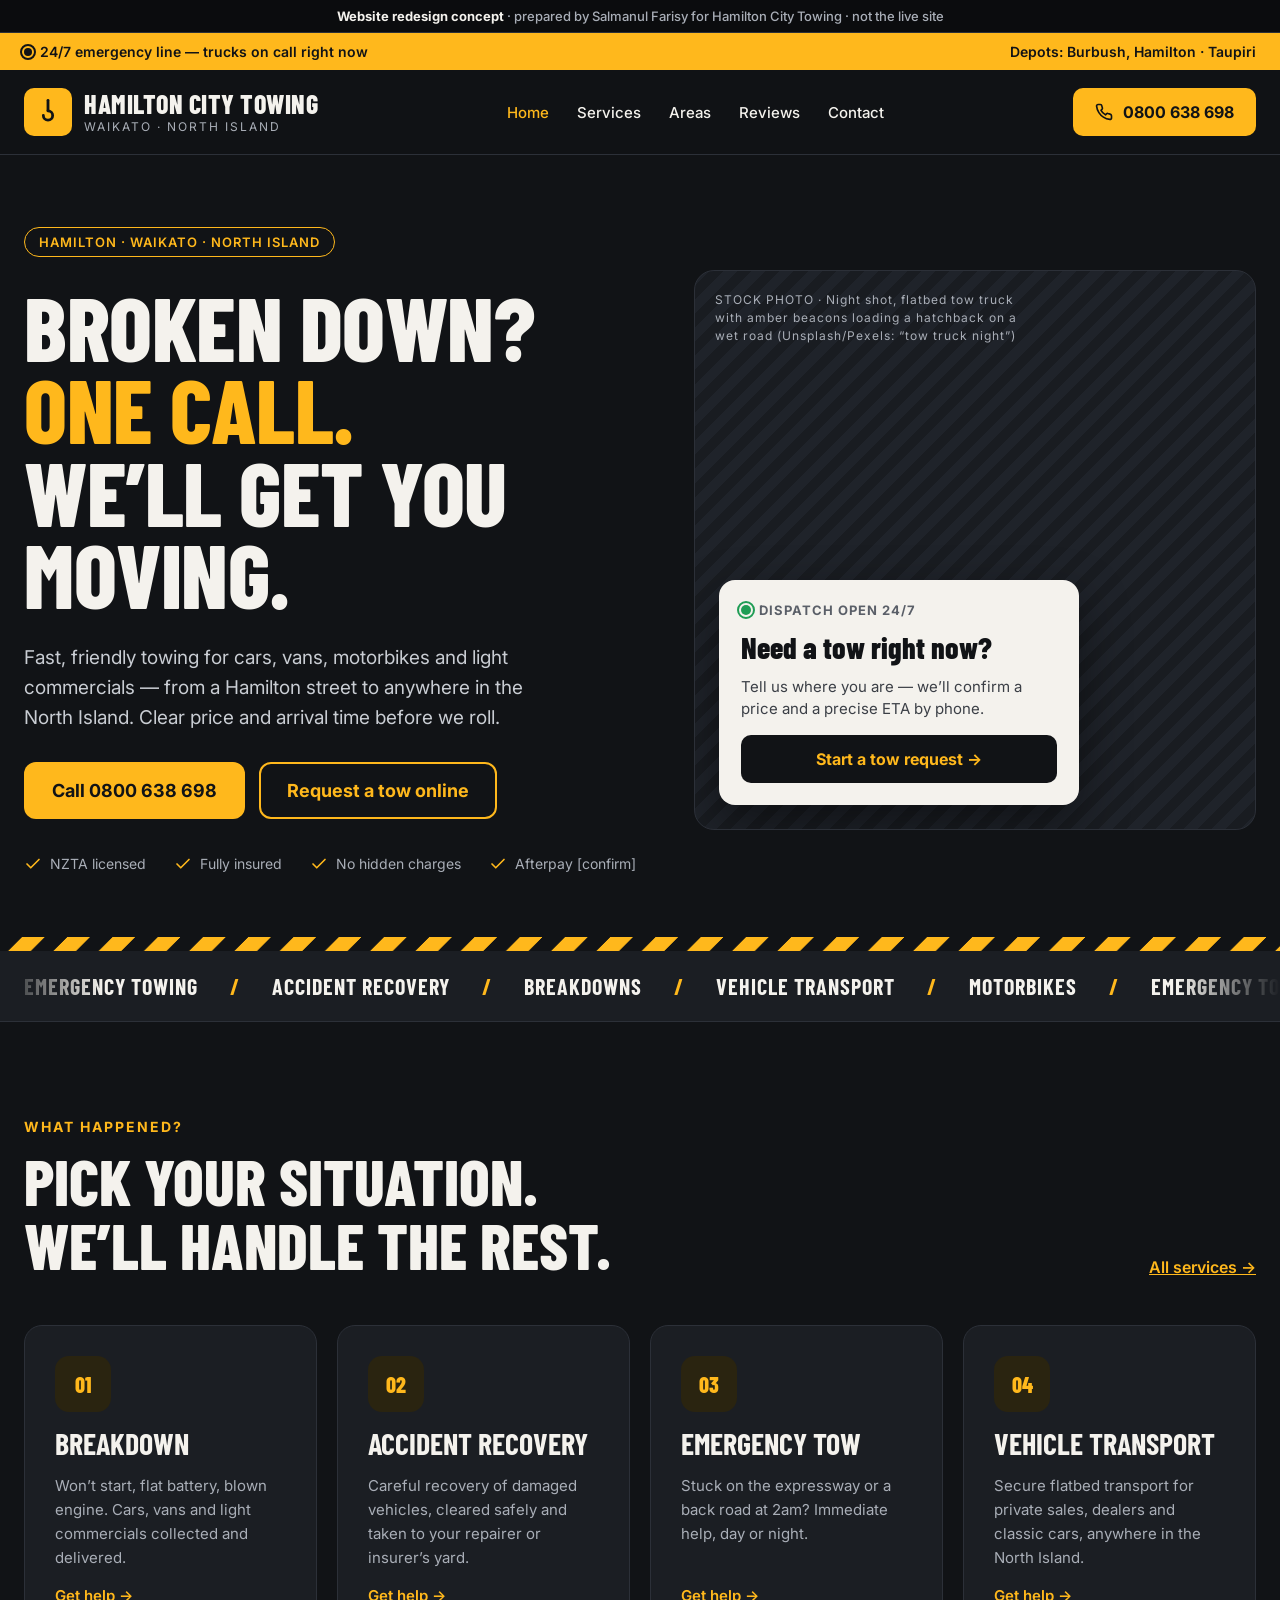
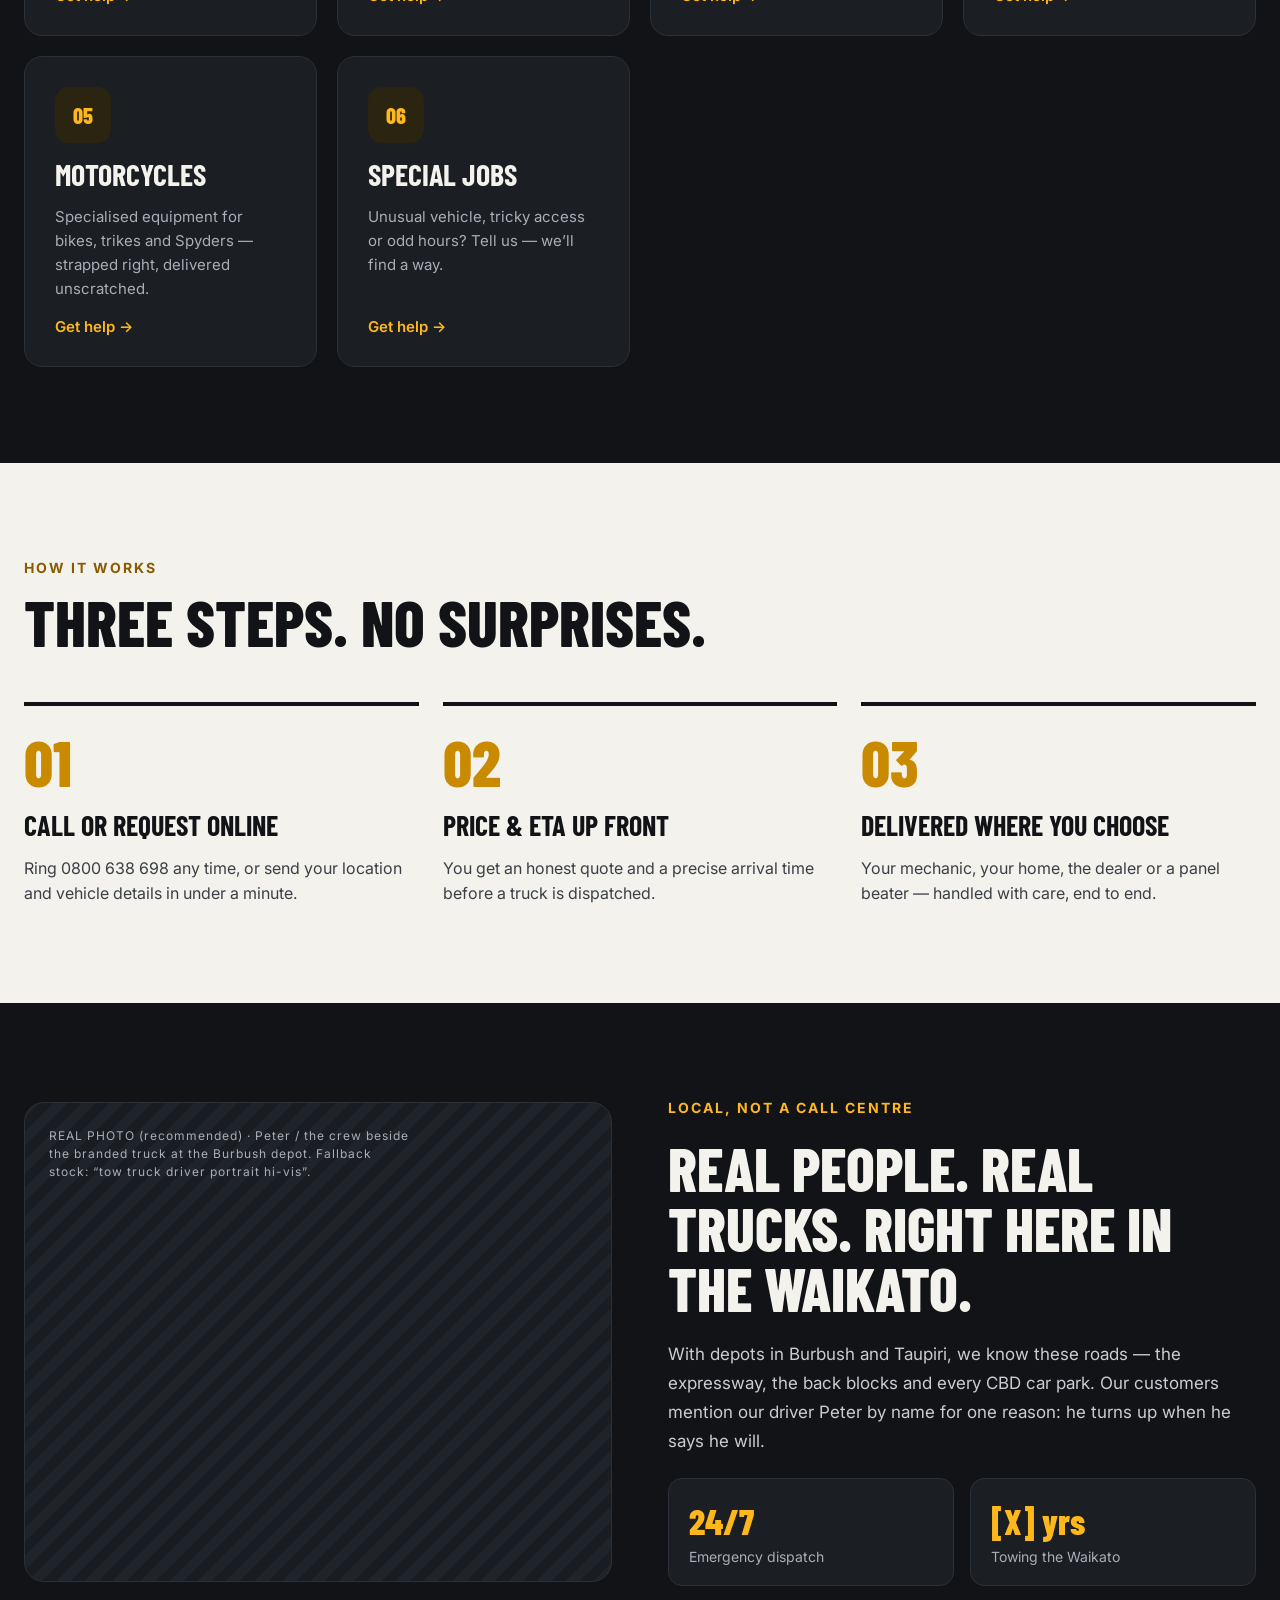
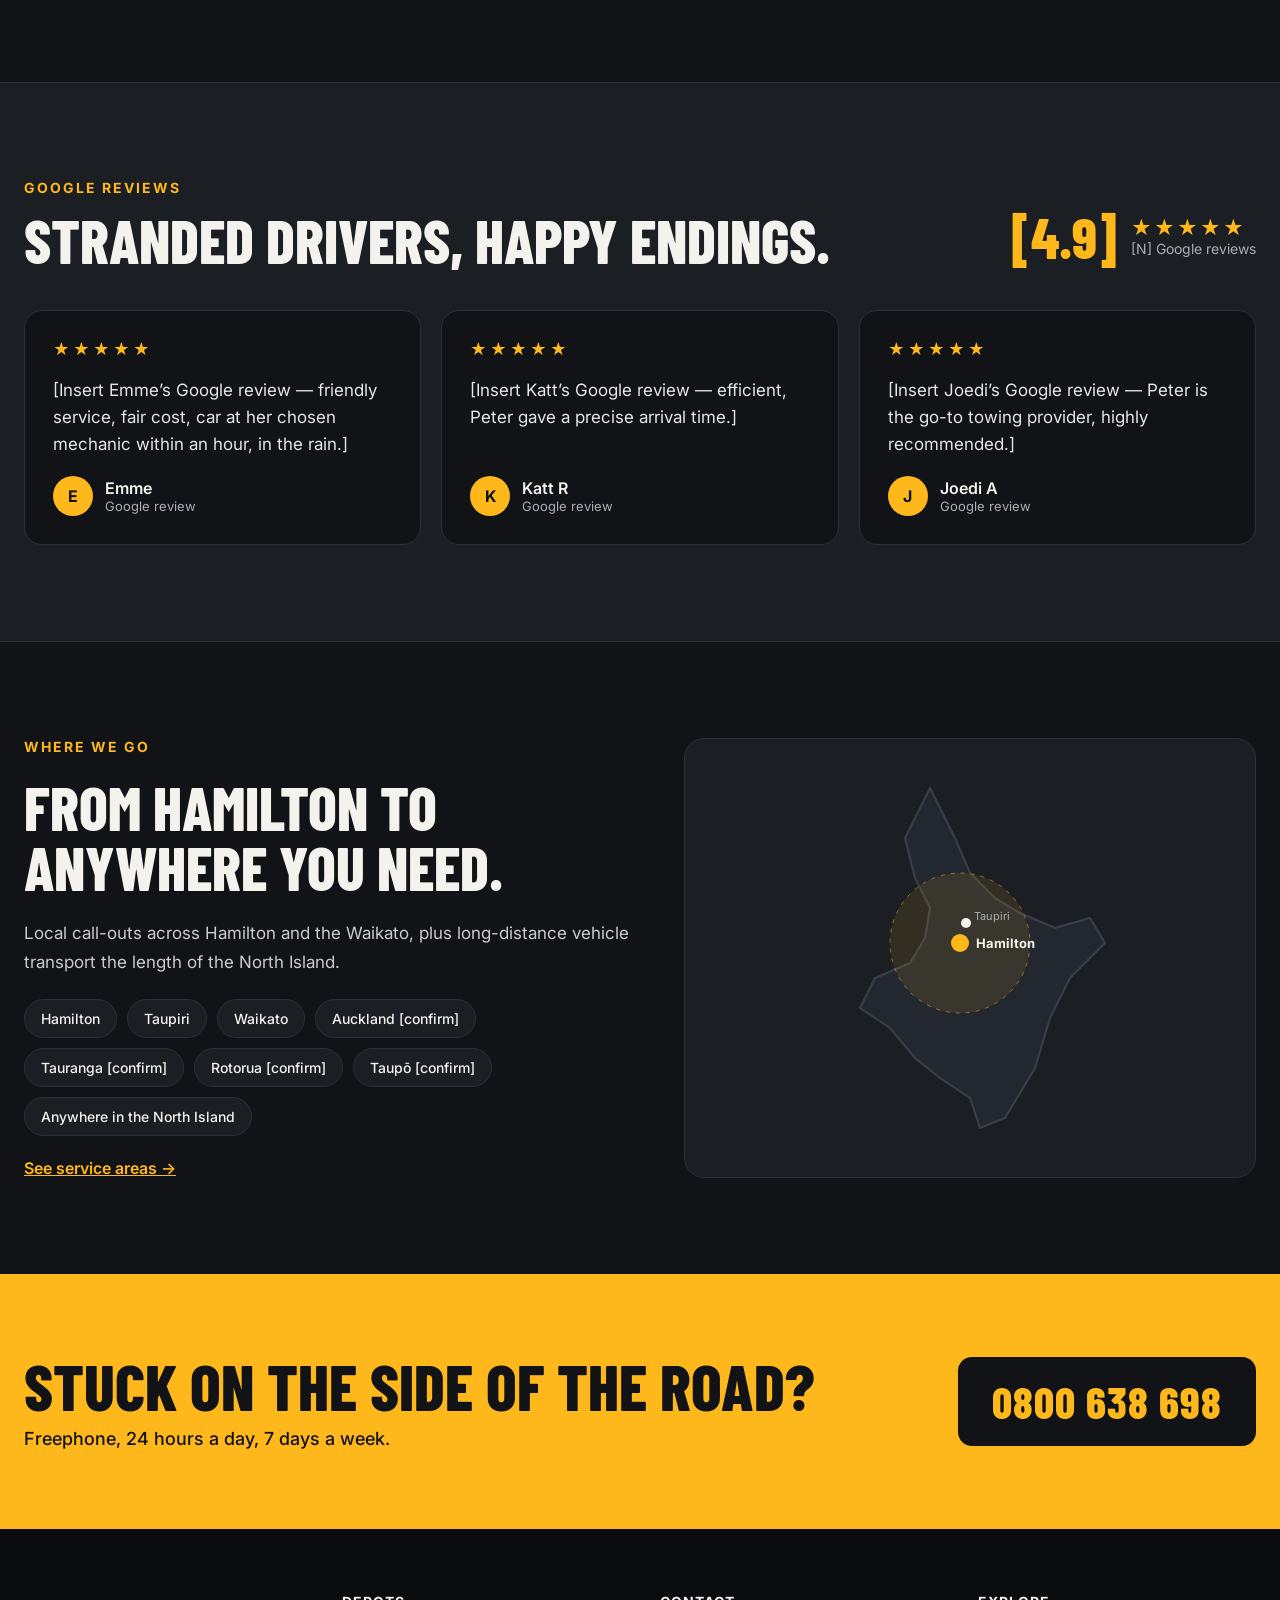
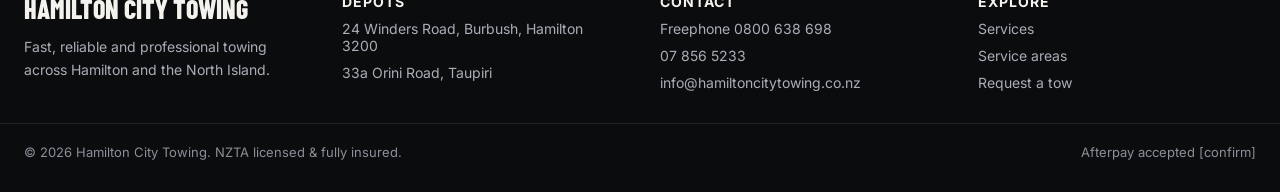
==== commit 1d5db1f4: "Add brand motion: sticky header with tow-line progress, hazard tape, reveals, marquee Co-Authored-By" ====
--- a/index.html
+++ b/index.html
@@ -22,6 +22,7 @@
 .fl a{color:#A9AEB7;text-decoration:none}.fl a:hover{color:#FFB81C}
 @media (max-width:760px){.hide-m{display:none !important}}
 </style>
+<link rel="stylesheet" href="anim.css">
 <style>.concept{background:#0B0C0E;color:#A9AEB7;font:500 13px Inter,system-ui,sans-serif;text-align:center;padding:8px 16px;border-bottom:1px solid #2C3038}.concept strong{color:#F4F2ED}</style>
 </head>
 <body>
@@ -318,5 +319,6 @@
 </footer>
 </div>
 
+<script src="anim.js"></script>
 </body>
 </html>
--- a/anim.css
+++ b/anim.css
@@ -0,0 +1,59 @@
+/* Hi-Vis Night Shift — motion layer */
+header{position:sticky;top:0;z-index:50;background:rgba(17,19,22,.86);-webkit-backdrop-filter:blur(10px);backdrop-filter:blur(10px);transition:box-shadow .25s}
+header>div{transition:padding .25s}
+header.is-stuck{box-shadow:0 10px 30px rgba(0,0,0,.45)}
+header.is-stuck>div{padding-top:10px !important;padding-bottom:10px !important}
+
+/* tow-line scroll progress with a truck riding it */
+.towline{position:absolute;left:0;bottom:-1px;height:3px;width:100%;pointer-events:none}
+.towline-bar{height:100%;width:0;background:#FFB81C;box-shadow:0 0 12px rgba(255,184,28,.7)}
+.towline-truck{position:absolute;bottom:2px;left:0;width:34px;height:18px;transform:translateX(-50%);transition:opacity .2s;opacity:0}
+header.is-stuck .towline-truck{opacity:1}
+
+/* moving hazard tape */
+.hz{background-size:45.25px 45.25px !important;animation:hz-move 1.4s linear infinite}
+@keyframes hz-move{to{background-position:45.25px 0}}
+
+/* beacon pulse on status dots */
+.beacon{position:relative}
+.beacon::after{content:"";position:absolute;inset:-4px;border-radius:50%;border:2px solid currentColor;animation:beacon 1.6s ease-out infinite}
+@keyframes beacon{0%{transform:scale(.6);opacity:.9}100%{transform:scale(2.2);opacity:0}}
+
+/* headlight sweep across image slots */
+.ph{position:relative;overflow:hidden}
+.ph::after{content:"";position:absolute;top:-20%;bottom:-20%;width:40%;left:-60%;background:linear-gradient(100deg,transparent,rgba(255,184,28,.10) 45%,rgba(255,236,190,.16) 50%,rgba(255,184,28,.10) 55%,transparent);transform:skewX(-12deg);animation:sweep 6s ease-in-out infinite;pointer-events:none}
+@keyframes sweep{0%,35%{left:-60%}75%,100%{left:130%}}
+
+/* scroll reveals */
+.rv{opacity:0;transform:translateY(34px);transition:opacity .7s cubic-bezier(.2,.7,.2,1),transform .7s cubic-bezier(.2,.7,.2,1);transition-delay:var(--d,0ms)}
+.rv.in{opacity:1;transform:none}
+.rv-l{transform:translateX(-40px)}.rv-r{transform:translateX(40px)}
+
+/* hero headline: lines slam in like a road sign flipping */
+.hero-line{display:inline-block;opacity:0;transform:translateY(60%) rotateX(-60deg);transform-origin:bottom;animation:line-in .8s cubic-bezier(.2,.8,.2,1) forwards}
+@keyframes line-in{to{opacity:1;transform:none}}
+
+/* services marquee */
+.marquee{overflow:hidden;-webkit-mask-image:linear-gradient(90deg,transparent,#000 8%,#000 92%,transparent);mask-image:linear-gradient(90deg,transparent,#000 8%,#000 92%,transparent)}
+.marquee-track{display:flex;gap:32px;width:max-content;animation:marquee 28s linear infinite}
+.marquee:hover .marquee-track{animation-play-state:paused}
+@keyframes marquee{to{transform:translateX(-50%)}}
+
+/* button shine */
+.btn-a{position:relative;overflow:hidden}
+.btn-a::before{content:"";position:absolute;top:0;bottom:0;width:40%;left:-60%;background:linear-gradient(100deg,transparent,rgba(255,255,255,.45),transparent);transform:skewX(-20deg)}
+.btn-a:hover::before{left:130%;transition:left .6s ease}
+
+/* tiles lift with an amber edge */
+.tile{position:relative}
+.tile::after{content:"";position:absolute;left:24px;right:24px;bottom:0;height:3px;background:#FFB81C;transform:scaleX(0);transform-origin:left;transition:transform .3s}
+.tile:hover::after{transform:scaleX(1)}
+
+/* big phone number glow in CTA */
+a[href^="tel:"].glow{animation:glow 2.4s ease-in-out infinite}
+@keyframes glow{50%{box-shadow:0 0 0 8px rgba(17,19,22,.15),0 0 40px rgba(17,19,22,.35)}}
+
+@media (prefers-reduced-motion:reduce){
+  *,*::before,*::after{animation:none !important;transition:none !important}
+  .rv,.hero-line{opacity:1 !important;transform:none !important}
+}
